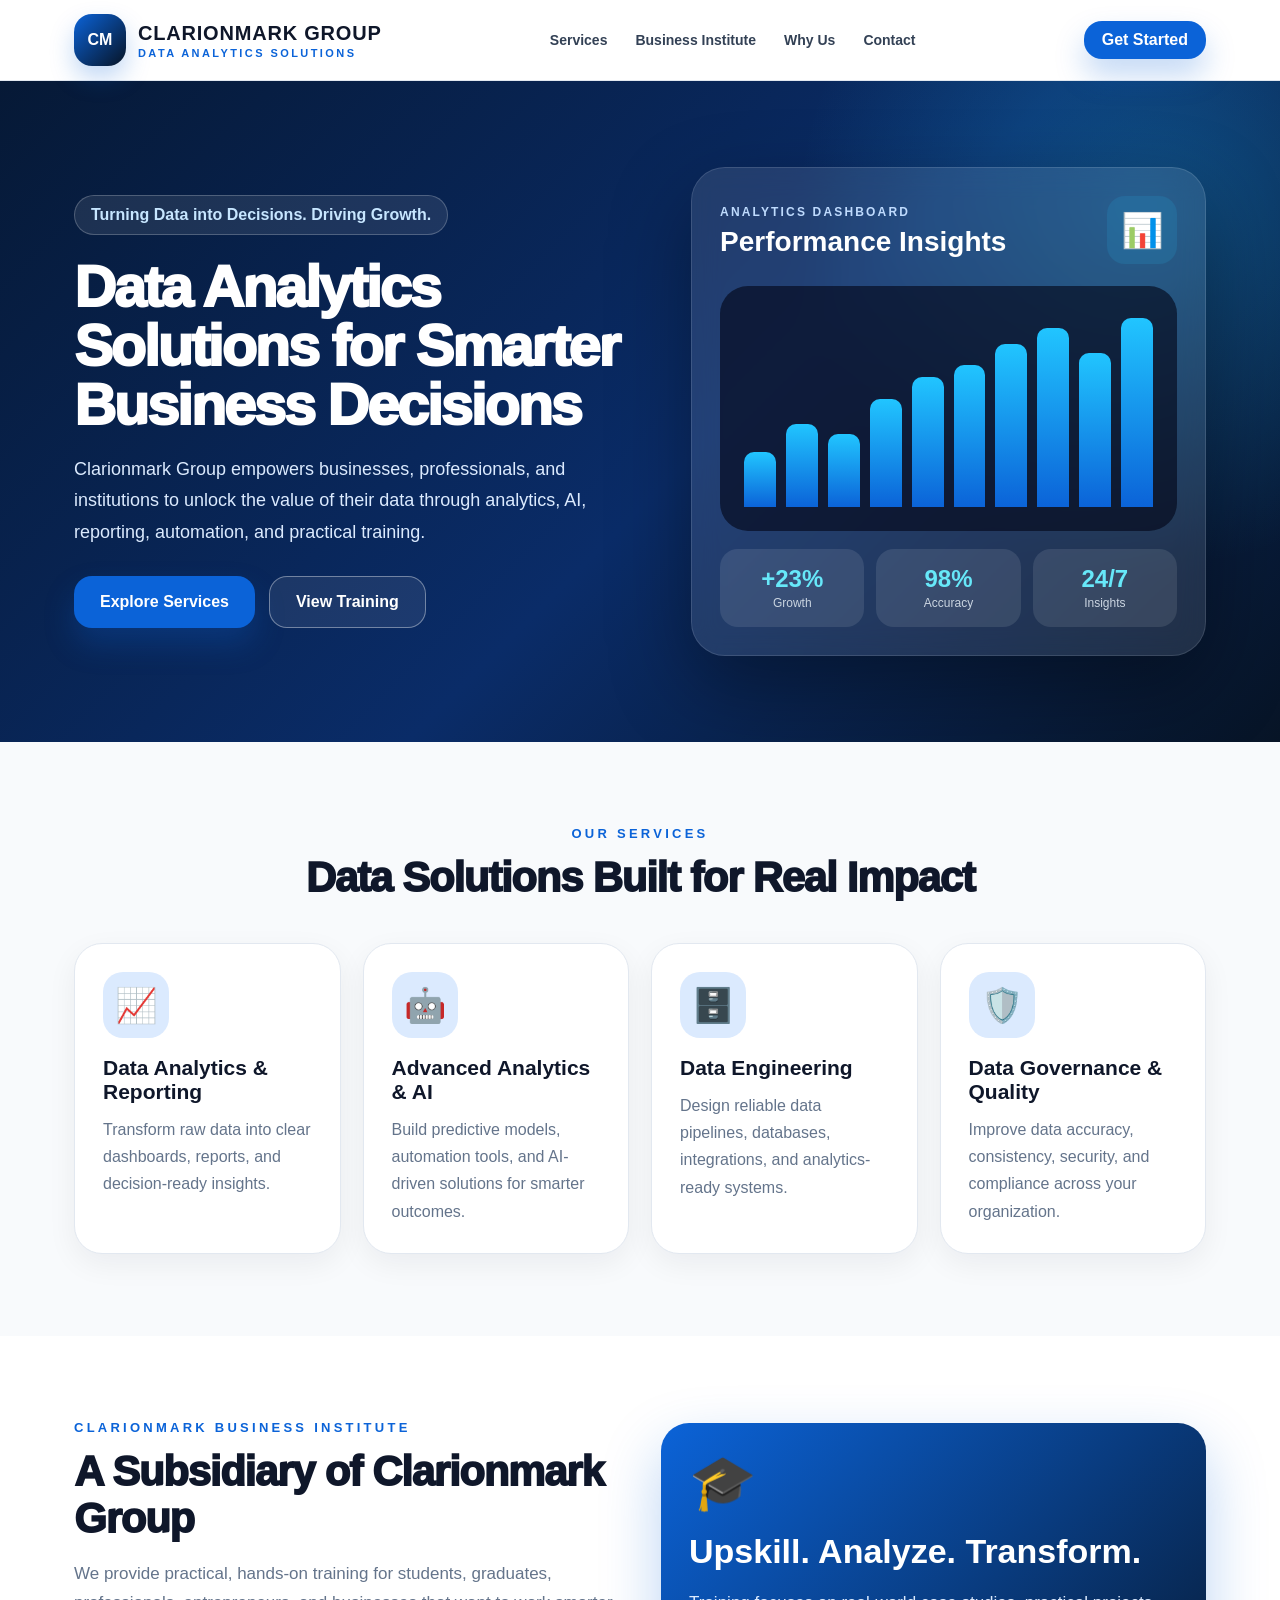
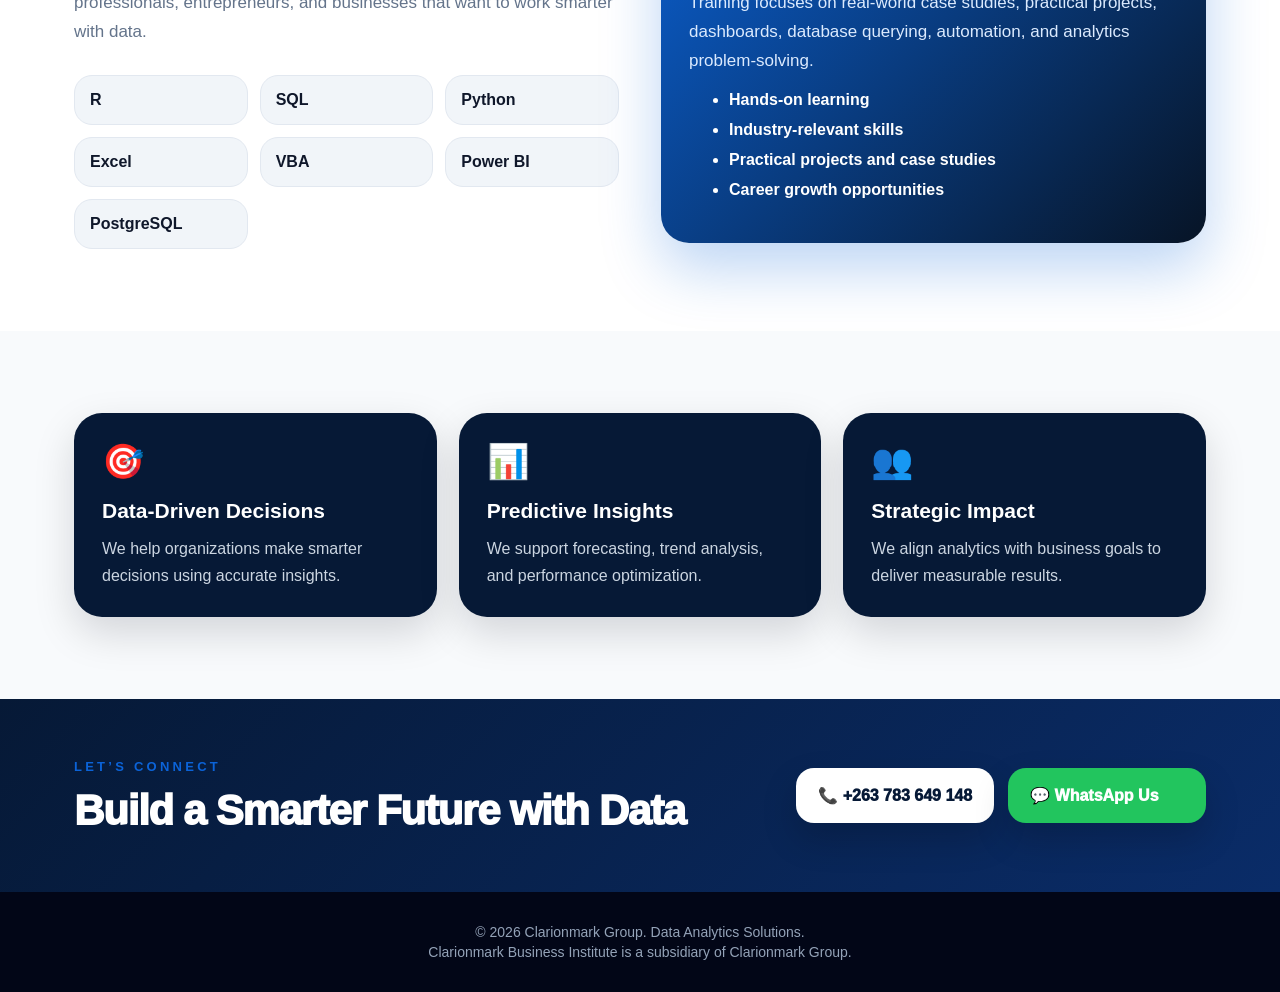
==== index.html @ d70b95bc "Add files via upload" ====
<!DOCTYPE html>
<html lang="en">
<head>
  <meta charset="UTF-8" />
  <meta name="viewport" content="width=device-width, initial-scale=1.0" />
  <title>Clarionmark Group | Data Analytics Solutions</title>
  <link rel="stylesheet" href="styles.css" />
</head>
<body>
  <header class="site-header">
    <div class="container nav-wrap">
      <div class="brand">
        <div class="logo-mark">CM</div>
        <div>
          <h1>CLARIONMARK GROUP</h1>
          <p>Data Analytics Solutions</p>
        </div>
      </div>
      <nav>
        <a href="#services">Services</a>
        <a href="#institute">Business Institute</a>
        <a href="#why">Why Us</a>
        <a href="#contact">Contact</a>
      </nav>
      <a class="btn small" href="#contact">Get Started</a>
    </div>
  </header>

  <main>
    <section class="hero">
      <div class="container hero-grid">
        <div class="hero-text">
          <span class="pill">Turning Data into Decisions. Driving Growth.</span>
          <h2>Data Analytics Solutions for Smarter Business Decisions</h2>
          <p>Clarionmark Group empowers businesses, professionals, and institutions to unlock the value of their data through analytics, AI, reporting, automation, and practical training.</p>
          <div class="hero-actions">
            <a class="btn" href="#services">Explore Services</a>
            <a class="btn outline" href="#institute">View Training</a>
          </div>
        </div>
        <div class="dashboard-card">
          <div class="dashboard-head">
            <div>
              <span>Analytics Dashboard</span>
              <h3>Performance Insights</h3>
            </div>
            <div class="chart-icon">📊</div>
          </div>
          <div class="bars">
            <i style="height:28%"></i><i style="height:42%"></i><i style="height:37%"></i><i style="height:55%"></i><i style="height:66%"></i><i style="height:72%"></i><i style="height:83%"></i><i style="height:91%"></i><i style="height:78%"></i><i style="height:96%"></i>
          </div>
          <div class="stats">
            <div><b>+23%</b><span>Growth</span></div>
            <div><b>98%</b><span>Accuracy</span></div>
            <div><b>24/7</b><span>Insights</span></div>
          </div>
        </div>
      </div>
    </section>

    <section id="services" class="section">
      <div class="container">
        <div class="section-title">
          <span>Our Services</span>
          <h2>Data Solutions Built for Real Impact</h2>
        </div>
        <div class="cards four">
          <article class="card"><div class="icon">📈</div><h3>Data Analytics & Reporting</h3><p>Transform raw data into clear dashboards, reports, and decision-ready insights.</p></article>
          <article class="card"><div class="icon">🤖</div><h3>Advanced Analytics & AI</h3><p>Build predictive models, automation tools, and AI-driven solutions for smarter outcomes.</p></article>
          <article class="card"><div class="icon">🗄️</div><h3>Data Engineering</h3><p>Design reliable data pipelines, databases, integrations, and analytics-ready systems.</p></article>
          <article class="card"><div class="icon">🛡️</div><h3>Data Governance & Quality</h3><p>Improve data accuracy, consistency, security, and compliance across your organization.</p></article>
        </div>
      </div>
    </section>

    <section id="institute" class="section institute">
      <div class="container split">
        <div>
          <span class="eyebrow">Clarionmark Business Institute</span>
          <h2>A Subsidiary of Clarionmark Group</h2>
          <p>We provide practical, hands-on training for students, graduates, professionals, entrepreneurs, and businesses that want to work smarter with data.</p>
          <div class="course-grid">
            <span>R</span><span>SQL</span><span>Python</span><span>Excel</span><span>VBA</span><span>Power BI</span><span>PostgreSQL</span>
          </div>
        </div>
        <div class="blue-card">
          <div class="big-icon">🎓</div>
          <h3>Upskill. Analyze. Transform.</h3>
          <p>Training focuses on real-world case studies, practical projects, dashboards, database querying, automation, and analytics problem-solving.</p>
          <ul>
            <li>Hands-on learning</li>
            <li>Industry-relevant skills</li>
            <li>Practical projects and case studies</li>
            <li>Career growth opportunities</li>
          </ul>
        </div>
      </div>
    </section>

    <section id="why" class="section">
      <div class="container cards three">
        <article class="dark-card"><div class="icon">🎯</div><h3>Data-Driven Decisions</h3><p>We help organizations make smarter decisions using accurate insights.</p></article>
        <article class="dark-card"><div class="icon">📊</div><h3>Predictive Insights</h3><p>We support forecasting, trend analysis, and performance optimization.</p></article>
        <article class="dark-card"><div class="icon">👥</div><h3>Strategic Impact</h3><p>We align analytics with business goals to deliver measurable results.</p></article>
      </div>
    </section>

    <section id="contact" class="contact">
      <div class="container contact-wrap">
        <div>
          <span>Let’s Connect</span>
          <h2>Build a Smarter Future with Data</h2>
        </div>
        <div class="contact-buttons">
          <a href="tel:+263783649148">📞 +263 783 649 148</a>
          <a class="whatsapp" href="https://wa.me/263783649148">💬 WhatsApp Us</a>
        </div>
      </div>
    </section>
  </main>

  <footer>
    <p>© 2026 Clarionmark Group. Data Analytics Solutions.</p>
    <p>Clarionmark Business Institute is a subsidiary of Clarionmark Group.</p>
  </footer>
</body>
</html>
---- styles.css ----
:root{--blue:#0b63d8;--dark:#061936;--navy:#071426;--text:#0f172a;--muted:#64748b;--light:#f8fafc;--cyan:#21c5ff}*{box-sizing:border-box}body{margin:0;font-family:Inter,Segoe UI,Arial,sans-serif;background:#f8fafc;color:var(--text)}a{text-decoration:none;color:inherit}.container{max-width:1180px;margin:0 auto;padding:0 24px}.site-header{position:sticky;top:0;z-index:10;background:rgba(255,255,255,.94);backdrop-filter:blur(10px);border-bottom:1px solid #e2e8f0}.nav-wrap{display:flex;align-items:center;justify-content:space-between;padding-top:14px;padding-bottom:14px;gap:20px}.brand{display:flex;gap:12px;align-items:center}.logo-mark{width:52px;height:52px;border-radius:18px;background:linear-gradient(135deg,var(--blue),var(--navy));color:white;display:grid;place-items:center;font-weight:900;box-shadow:0 12px 24px rgba(11,99,216,.25)}.brand h1{font-size:20px;margin:0;font-weight:900;letter-spacing:.04em}.brand p{font-size:11px;margin:2px 0 0;text-transform:uppercase;letter-spacing:.22em;color:var(--blue);font-weight:800}nav{display:flex;gap:28px;font-size:14px;font-weight:700;color:#334155}nav a:hover{color:var(--blue)}.btn{display:inline-flex;align-items:center;justify-content:center;border-radius:18px;background:var(--blue);color:white;font-weight:800;padding:16px 26px;box-shadow:0 16px 30px rgba(11,99,216,.25)}.btn.small{padding:10px 18px}.btn.outline{background:rgba(255,255,255,.08);border:1px solid rgba(255,255,255,.38);box-shadow:none}.hero{position:relative;overflow:hidden;background:radial-gradient(circle at 90% 20%,rgba(33,197,255,.25),transparent 28%),linear-gradient(135deg,#061936,#0a2c68 55%,#071426);color:white}.hero-grid{display:grid;grid-template-columns:1.05fr .95fr;gap:48px;align-items:center;padding-top:86px;padding-bottom:86px}.pill{display:inline-block;border:1px solid rgba(255,255,255,.22);background:rgba(255,255,255,.09);padding:10px 16px;border-radius:999px;color:#c7e6ff;font-weight:800}.hero h2{font-size:58px;line-height:1.02;margin:22px 0 20px;font-weight:950;letter-spacing:-.04em}.hero p{font-size:18px;line-height:1.75;color:#dbeafe;max-width:620px}.hero-actions{display:flex;flex-wrap:wrap;gap:14px;margin-top:28px}.dashboard-card{border:1px solid rgba(255,255,255,.12);background:rgba(255,255,255,.1);backdrop-filter:blur(14px);border-radius:34px;padding:28px;box-shadow:0 30px 80px rgba(0,0,0,.35)}.dashboard-head{display:flex;justify-content:space-between;align-items:center;margin-bottom:22px}.dashboard-head span{font-size:12px;text-transform:uppercase;letter-spacing:.18em;color:#bfdbfe;font-weight:800}.dashboard-head h3{margin:6px 0 0;font-size:28px}.chart-icon{font-size:34px;background:rgba(33,197,255,.12);padding:14px;border-radius:18px}.bars{height:245px;background:rgba(2,6,23,.62);border-radius:28px;padding:24px;display:flex;gap:10px;align-items:end}.bars i{flex:1;border-radius:10px 10px 0 0;background:linear-gradient(to top,#0b63d8,#21c5ff)}.stats{display:grid;grid-template-columns:repeat(3,1fr);gap:12px;margin-top:18px}.stats div{background:rgba(255,255,255,.1);border-radius:18px;text-align:center;padding:16px}.stats b{display:block;font-size:24px;color:#67e8f9}.stats span{font-size:12px;color:#cbd5e1}.section{padding:82px 0}.section-title{text-align:center;margin-bottom:42px}.section-title span,.eyebrow,.contact span{font-size:13px;font-weight:900;text-transform:uppercase;letter-spacing:.25em;color:var(--blue)}.section-title h2,.split h2,.contact h2{font-size:42px;line-height:1.12;margin:12px 0 0;font-weight:950;letter-spacing:-.03em}.cards{display:grid;gap:22px}.cards.four{grid-template-columns:repeat(4,1fr)}.cards.three{grid-template-columns:repeat(3,1fr)}.card,.dark-card,.blue-card{border-radius:28px;padding:28px}.card{background:white;border:1px solid #e2e8f0;box-shadow:0 10px 30px rgba(15,23,42,.06);transition:.25s}.card:hover{transform:translateY(-5px);box-shadow:0 18px 45px rgba(15,23,42,.12)}.icon{font-size:34px;margin-bottom:18px}.card .icon{background:#dbeafe;color:var(--blue);width:66px;height:66px;border-radius:20px;display:grid;place-items:center}.card h3,.dark-card h3{font-size:21px;margin:0 0 12px}.card p,.dark-card p,.split p,.blue-card p{color:var(--muted);line-height:1.7;margin:0}.institute{background:white}.split{display:grid;grid-template-columns:1fr 1fr;gap:42px;align-items:center}.split p{font-size:17px;margin-top:18px}.course-grid{display:grid;grid-template-columns:repeat(3,1fr);gap:12px;margin-top:28px}.course-grid span{background:#f1f5f9;border:1px solid #e2e8f0;border-radius:18px;padding:15px;font-weight:900}.blue-card{background:linear-gradient(135deg,var(--blue),var(--navy));color:white;box-shadow:0 25px 60px rgba(11,99,216,.28)}.blue-card p{color:#dbeafe}.blue-card h3{font-size:34px;margin:18px 0 14px}.big-icon{font-size:54px}.blue-card li{margin:12px 0;font-weight:800}.dark-card{background:#061936;color:white;box-shadow:0 16px 40px rgba(2,6,23,.15)}.dark-card p{color:#cbd5e1}.contact{background:linear-gradient(135deg,#061936,#0a2c68);color:white;padding:58px 0}.contact-wrap{display:flex;align-items:center;justify-content:space-between;gap:28px}.contact-buttons{display:grid;grid-template-columns:1fr 1fr;gap:14px}.contact-buttons a{background:white;color:#061936;padding:18px 22px;border-radius:18px;font-weight:950;box-shadow:0 16px 35px rgba(0,0,0,.18)}.contact-buttons a.whatsapp{background:#22c55e;color:white}footer{background:#020617;color:#94a3b8;text-align:center;padding:28px;font-size:14px}footer p{margin:4px 0}@media(max-width:900px){nav{display:none}.hero-grid,.split{grid-template-columns:1fr}.cards.four,.cards.three{grid-template-columns:1fr 1fr}.hero h2{font-size:42px}.contact-wrap{align-items:flex-start;flex-direction:column}}@media(max-width:600px){.nav-wrap{align-items:flex-start}.brand h1{font-size:16px}.btn.small{display:none}.cards.four,.cards.three,.course-grid,.contact-buttons{grid-template-columns:1fr}.hero h2{font-size:36px}.section-title h2,.split h2,.contact h2{font-size:32px}.hero-grid{padding-top:56px;padding-bottom:56px}}
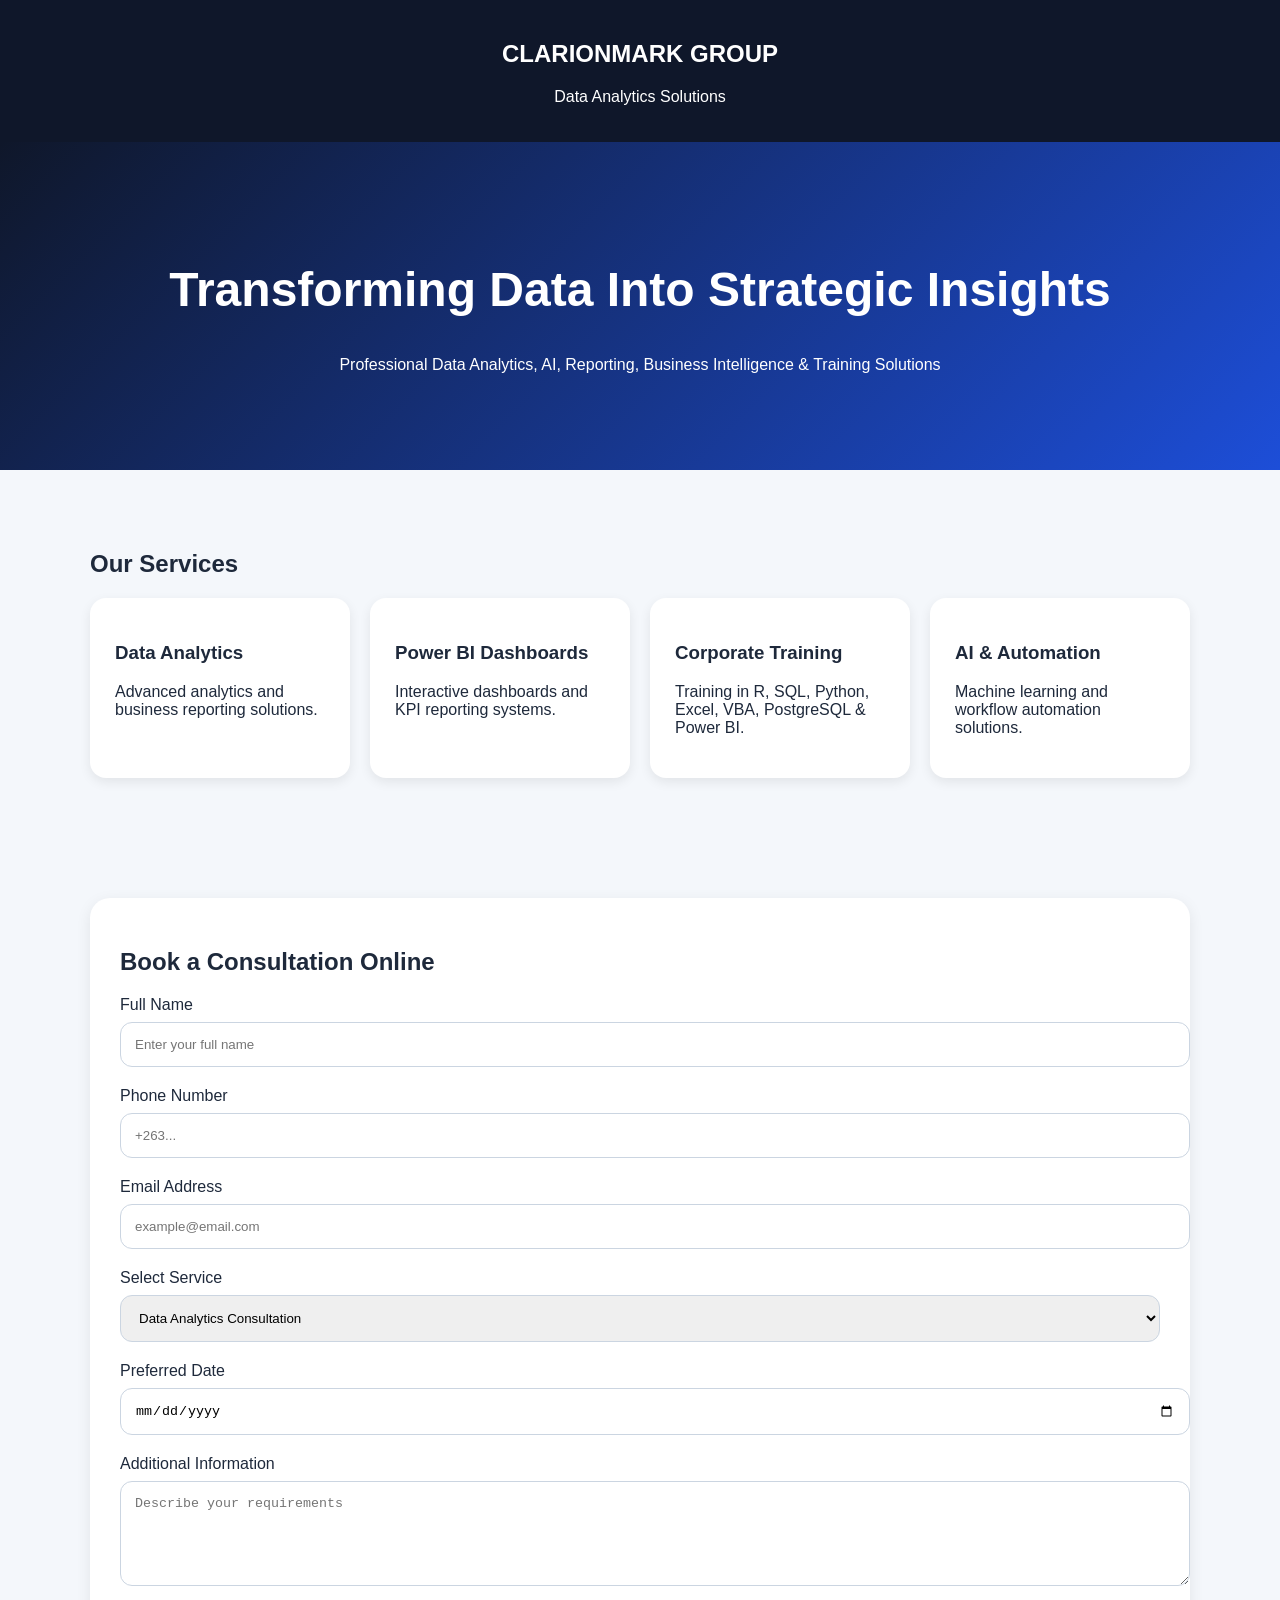
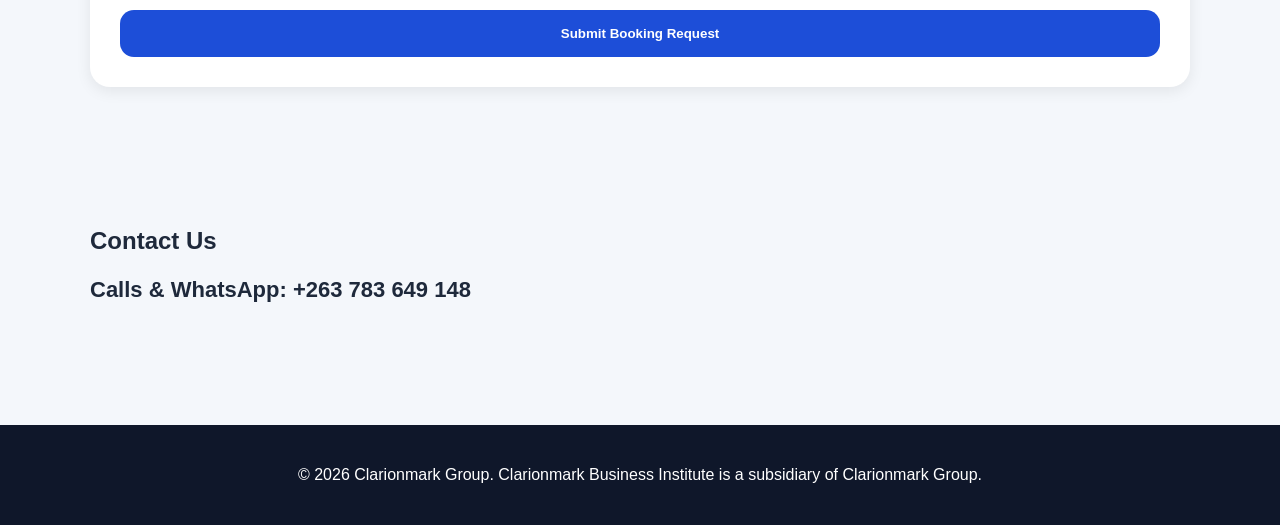
==== commit 22c046f8: "Add files via upload" ====
--- a/index.html
+++ b/index.html
@@ -1,127 +1,87 @@
 <!DOCTYPE html>
 <html lang="en">
 <head>
-  <meta charset="UTF-8" />
-  <meta name="viewport" content="width=device-width, initial-scale=1.0" />
-  <title>Clarionmark Group | Data Analytics Solutions</title>
-  <link rel="stylesheet" href="styles.css" />
+<meta charset="UTF-8">
+<meta name="viewport" content="width=device-width, initial-scale=1.0">
+<title>Clarionmark Group</title>
+<style>
+body{font-family:Arial,sans-serif;margin:0;background:#f4f7fb;color:#1e293b}
+header{background:#0f172a;color:white;padding:20px;text-align:center}
+.hero{padding:80px 20px;background:linear-gradient(135deg,#0f172a,#1d4ed8);color:white;text-align:center}
+.hero h1{font-size:48px}
+.section{padding:60px 20px;max-width:1100px;margin:auto}
+.cards{display:grid;grid-template-columns:repeat(auto-fit,minmax(220px,1fr));gap:20px}
+.card{background:white;padding:25px;border-radius:16px;box-shadow:0 4px 12px rgba(0,0,0,0.08)}
+.booking{background:white;padding:30px;border-radius:20px;box-shadow:0 4px 15px rgba(0,0,0,0.08)}
+input,select,textarea{width:100%;padding:14px;margin-top:8px;margin-bottom:20px;border:1px solid #cbd5e1;border-radius:12px}
+button{background:#1d4ed8;color:white;padding:16px 24px;border:none;border-radius:14px;font-weight:bold;cursor:pointer;width:100%}
+footer{background:#0f172a;color:white;text-align:center;padding:25px;margin-top:40px}
+.contact{font-size:22px;font-weight:bold}
+</style>
 </head>
 <body>
-  <header class="site-header">
-    <div class="container nav-wrap">
-      <div class="brand">
-        <div class="logo-mark">CM</div>
-        <div>
-          <h1>CLARIONMARK GROUP</h1>
-          <p>Data Analytics Solutions</p>
-        </div>
-      </div>
-      <nav>
-        <a href="#services">Services</a>
-        <a href="#institute">Business Institute</a>
-        <a href="#why">Why Us</a>
-        <a href="#contact">Contact</a>
-      </nav>
-      <a class="btn small" href="#contact">Get Started</a>
-    </div>
-  </header>
 
-  <main>
-    <section class="hero">
-      <div class="container hero-grid">
-        <div class="hero-text">
-          <span class="pill">Turning Data into Decisions. Driving Growth.</span>
-          <h2>Data Analytics Solutions for Smarter Business Decisions</h2>
-          <p>Clarionmark Group empowers businesses, professionals, and institutions to unlock the value of their data through analytics, AI, reporting, automation, and practical training.</p>
-          <div class="hero-actions">
-            <a class="btn" href="#services">Explore Services</a>
-            <a class="btn outline" href="#institute">View Training</a>
-          </div>
-        </div>
-        <div class="dashboard-card">
-          <div class="dashboard-head">
-            <div>
-              <span>Analytics Dashboard</span>
-              <h3>Performance Insights</h3>
-            </div>
-            <div class="chart-icon">📊</div>
-          </div>
-          <div class="bars">
-            <i style="height:28%"></i><i style="height:42%"></i><i style="height:37%"></i><i style="height:55%"></i><i style="height:66%"></i><i style="height:72%"></i><i style="height:83%"></i><i style="height:91%"></i><i style="height:78%"></i><i style="height:96%"></i>
-          </div>
-          <div class="stats">
-            <div><b>+23%</b><span>Growth</span></div>
-            <div><b>98%</b><span>Accuracy</span></div>
-            <div><b>24/7</b><span>Insights</span></div>
-          </div>
-        </div>
-      </div>
-    </section>
+<header>
+<h2>CLARIONMARK GROUP</h2>
+<p>Data Analytics Solutions</p>
+</header>
 
-    <section id="services" class="section">
-      <div class="container">
-        <div class="section-title">
-          <span>Our Services</span>
-          <h2>Data Solutions Built for Real Impact</h2>
-        </div>
-        <div class="cards four">
-          <article class="card"><div class="icon">📈</div><h3>Data Analytics & Reporting</h3><p>Transform raw data into clear dashboards, reports, and decision-ready insights.</p></article>
-          <article class="card"><div class="icon">🤖</div><h3>Advanced Analytics & AI</h3><p>Build predictive models, automation tools, and AI-driven solutions for smarter outcomes.</p></article>
-          <article class="card"><div class="icon">🗄️</div><h3>Data Engineering</h3><p>Design reliable data pipelines, databases, integrations, and analytics-ready systems.</p></article>
-          <article class="card"><div class="icon">🛡️</div><h3>Data Governance & Quality</h3><p>Improve data accuracy, consistency, security, and compliance across your organization.</p></article>
-        </div>
-      </div>
-    </section>
+<section class="hero">
+<h1>Transforming Data Into Strategic Insights</h1>
+<p>Professional Data Analytics, AI, Reporting, Business Intelligence & Training Solutions</p>
+</section>
 
-    <section id="institute" class="section institute">
-      <div class="container split">
-        <div>
-          <span class="eyebrow">Clarionmark Business Institute</span>
-          <h2>A Subsidiary of Clarionmark Group</h2>
-          <p>We provide practical, hands-on training for students, graduates, professionals, entrepreneurs, and businesses that want to work smarter with data.</p>
-          <div class="course-grid">
-            <span>R</span><span>SQL</span><span>Python</span><span>Excel</span><span>VBA</span><span>Power BI</span><span>PostgreSQL</span>
-          </div>
-        </div>
-        <div class="blue-card">
-          <div class="big-icon">🎓</div>
-          <h3>Upskill. Analyze. Transform.</h3>
-          <p>Training focuses on real-world case studies, practical projects, dashboards, database querying, automation, and analytics problem-solving.</p>
-          <ul>
-            <li>Hands-on learning</li>
-            <li>Industry-relevant skills</li>
-            <li>Practical projects and case studies</li>
-            <li>Career growth opportunities</li>
-          </ul>
-        </div>
-      </div>
-    </section>
+<section class="section">
+<h2>Our Services</h2>
+<div class="cards">
+<div class="card"><h3>Data Analytics</h3><p>Advanced analytics and business reporting solutions.</p></div>
+<div class="card"><h3>Power BI Dashboards</h3><p>Interactive dashboards and KPI reporting systems.</p></div>
+<div class="card"><h3>Corporate Training</h3><p>Training in R, SQL, Python, Excel, VBA, PostgreSQL & Power BI.</p></div>
+<div class="card"><h3>AI & Automation</h3><p>Machine learning and workflow automation solutions.</p></div>
+</div>
+</section>
 
-    <section id="why" class="section">
-      <div class="container cards three">
-        <article class="dark-card"><div class="icon">🎯</div><h3>Data-Driven Decisions</h3><p>We help organizations make smarter decisions using accurate insights.</p></article>
-        <article class="dark-card"><div class="icon">📊</div><h3>Predictive Insights</h3><p>We support forecasting, trend analysis, and performance optimization.</p></article>
-        <article class="dark-card"><div class="icon">👥</div><h3>Strategic Impact</h3><p>We align analytics with business goals to deliver measurable results.</p></article>
-      </div>
-    </section>
+<section class="section">
+<div class="booking">
+<h2>Book a Consultation Online</h2>
+<form>
+<label>Full Name</label>
+<input type="text" placeholder="Enter your full name">
 
-    <section id="contact" class="contact">
-      <div class="container contact-wrap">
-        <div>
-          <span>Let’s Connect</span>
-          <h2>Build a Smarter Future with Data</h2>
-        </div>
-        <div class="contact-buttons">
-          <a href="tel:+263783649148">📞 +263 783 649 148</a>
-          <a class="whatsapp" href="https://wa.me/263783649148">💬 WhatsApp Us</a>
-        </div>
-      </div>
-    </section>
-  </main>
+<label>Phone Number</label>
+<input type="text" placeholder="+263...">
 
-  <footer>
-    <p>© 2026 Clarionmark Group. Data Analytics Solutions.</p>
-    <p>Clarionmark Business Institute is a subsidiary of Clarionmark Group.</p>
-  </footer>
+<label>Email Address</label>
+<input type="email" placeholder="example@email.com">
+
+<label>Select Service</label>
+<select>
+<option>Data Analytics Consultation</option>
+<option>Corporate Training</option>
+<option>Power BI Consultation</option>
+<option>Python & SQL Training</option>
+<option>Database Design</option>
+</select>
+
+<label>Preferred Date</label>
+<input type="date">
+
+<label>Additional Information</label>
+<textarea rows="5" placeholder="Describe your requirements"></textarea>
+
+<button type="submit">Submit Booking Request</button>
+</form>
+</div>
+</section>
+
+<section class="section">
+<h2>Contact Us</h2>
+<p class="contact">Calls & WhatsApp: +263 783 649 148</p>
+</section>
+
+<footer>
+<p>© 2026 Clarionmark Group. Clarionmark Business Institute is a subsidiary of Clarionmark Group.</p>
+</footer>
+
 </body>
 </html>
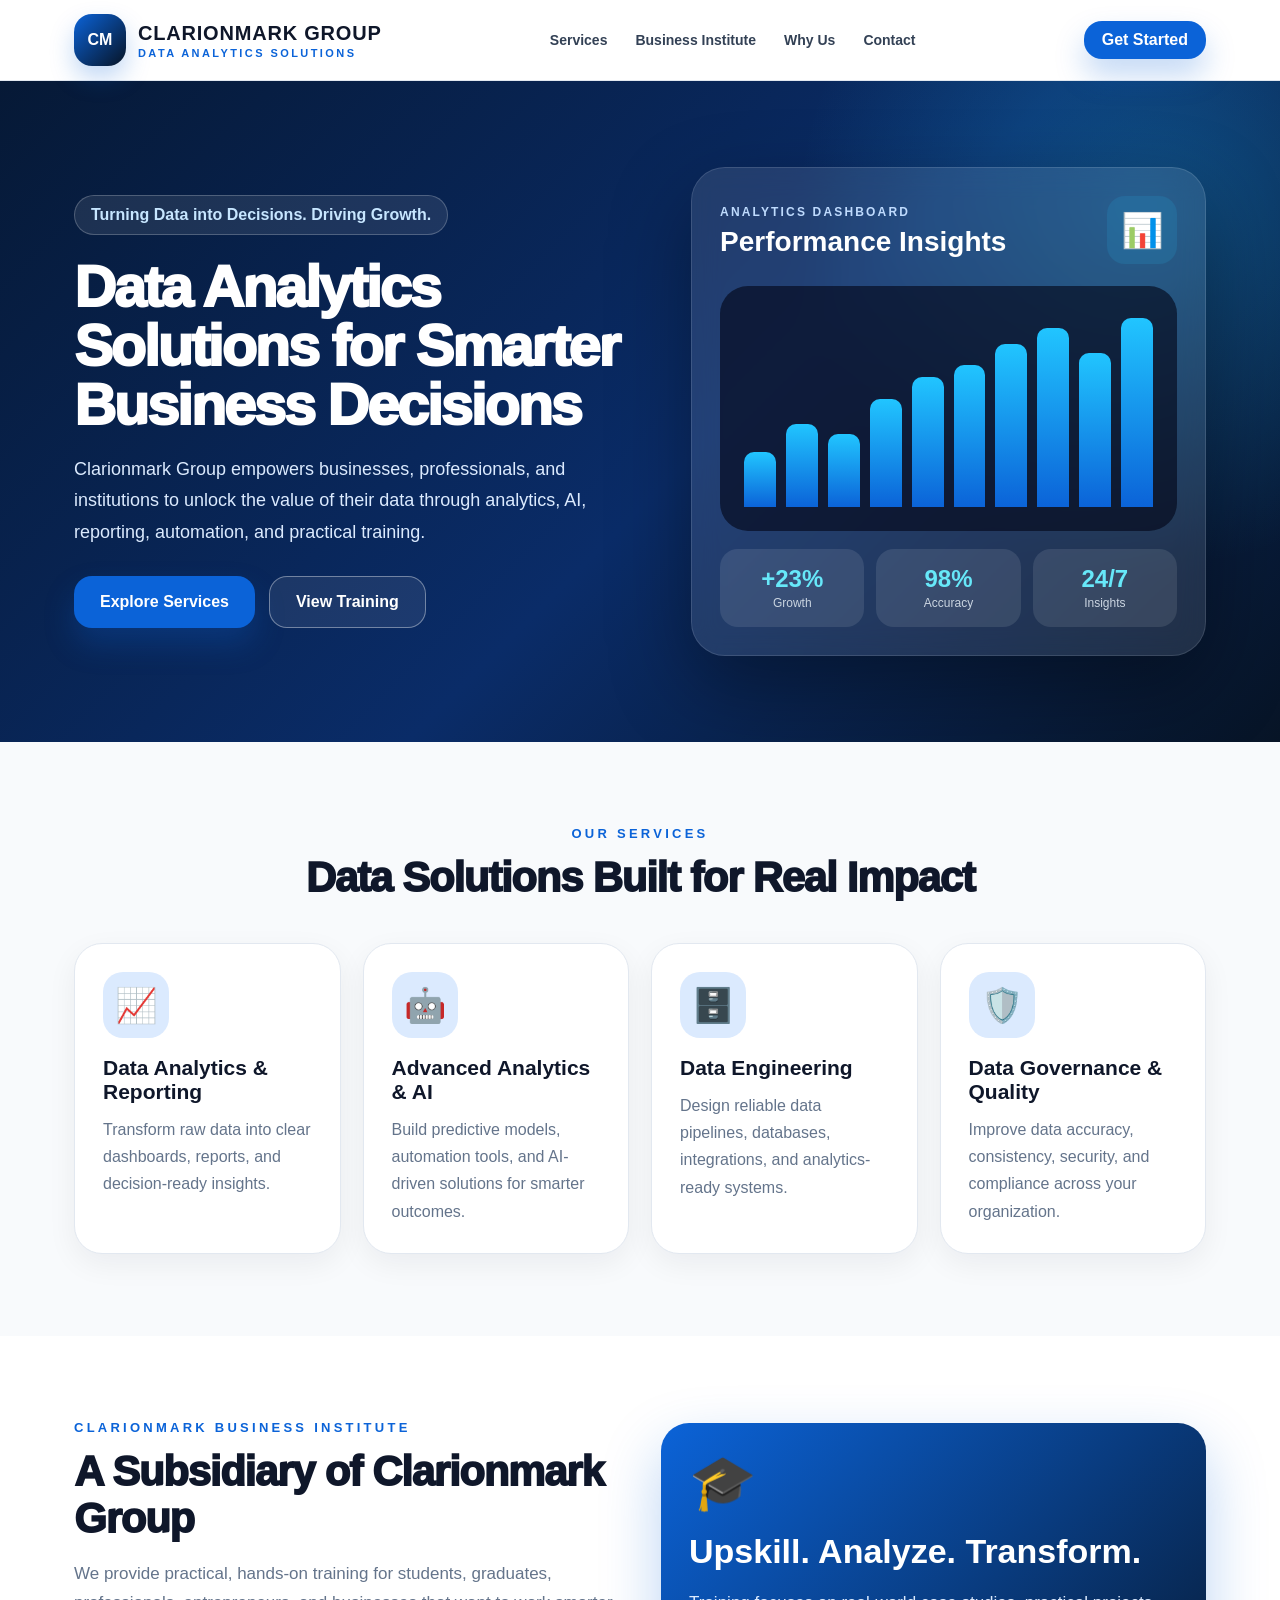
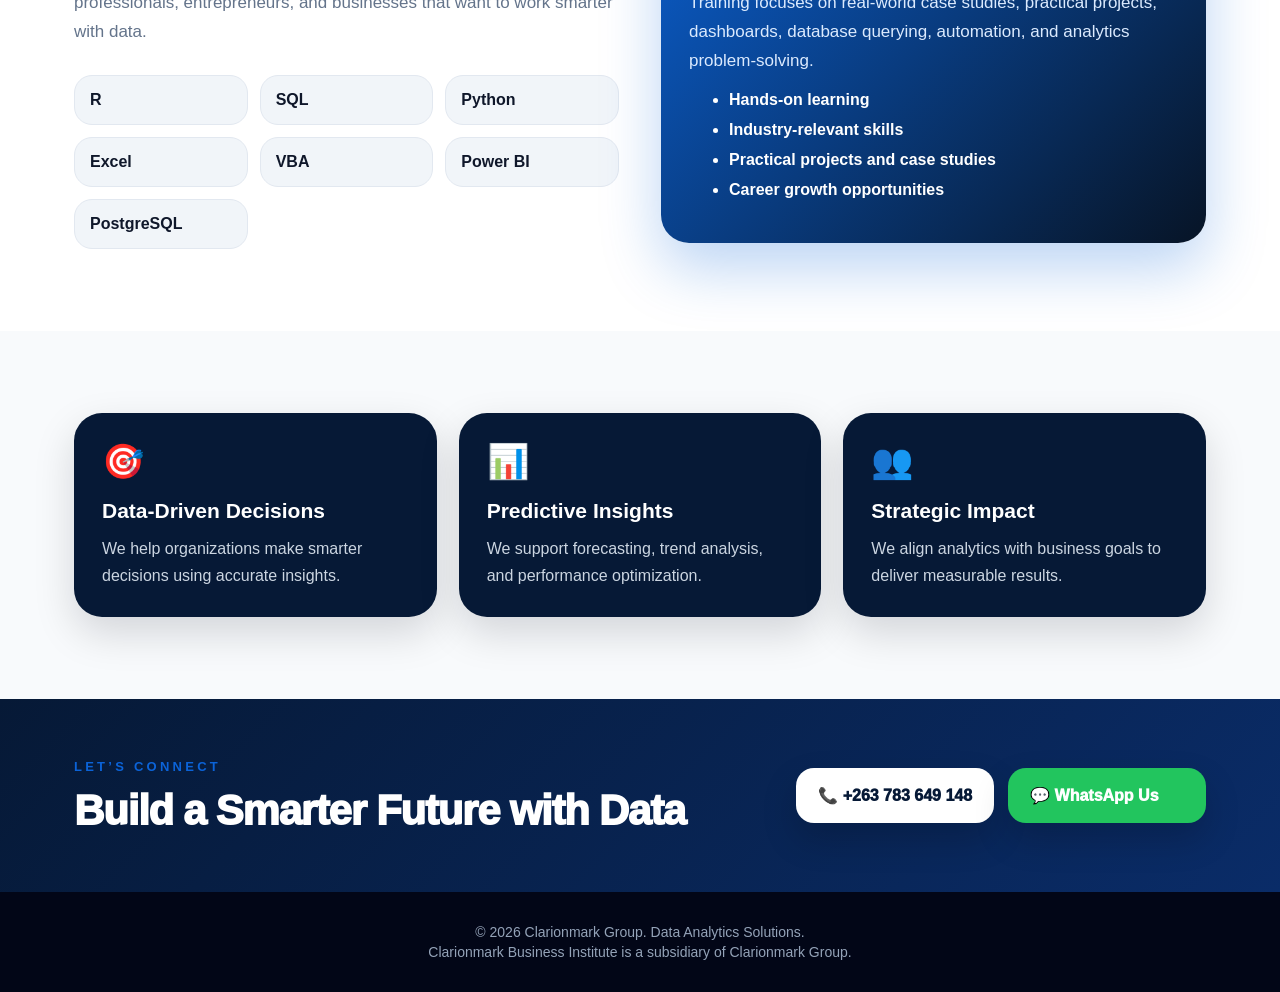
==== commit 56c80eed: "Add files via upload" ====
--- a/index.html
+++ b/index.html
@@ -1,87 +1,127 @@
 <!DOCTYPE html>
 <html lang="en">
 <head>
-<meta charset="UTF-8">
-<meta name="viewport" content="width=device-width, initial-scale=1.0">
-<title>Clarionmark Group</title>
-<style>
-body{font-family:Arial,sans-serif;margin:0;background:#f4f7fb;color:#1e293b}
-header{background:#0f172a;color:white;padding:20px;text-align:center}
-.hero{padding:80px 20px;background:linear-gradient(135deg,#0f172a,#1d4ed8);color:white;text-align:center}
-.hero h1{font-size:48px}
-.section{padding:60px 20px;max-width:1100px;margin:auto}
-.cards{display:grid;grid-template-columns:repeat(auto-fit,minmax(220px,1fr));gap:20px}
-.card{background:white;padding:25px;border-radius:16px;box-shadow:0 4px 12px rgba(0,0,0,0.08)}
-.booking{background:white;padding:30px;border-radius:20px;box-shadow:0 4px 15px rgba(0,0,0,0.08)}
-input,select,textarea{width:100%;padding:14px;margin-top:8px;margin-bottom:20px;border:1px solid #cbd5e1;border-radius:12px}
-button{background:#1d4ed8;color:white;padding:16px 24px;border:none;border-radius:14px;font-weight:bold;cursor:pointer;width:100%}
-footer{background:#0f172a;color:white;text-align:center;padding:25px;margin-top:40px}
-.contact{font-size:22px;font-weight:bold}
-</style>
+  <meta charset="UTF-8" />
+  <meta name="viewport" content="width=device-width, initial-scale=1.0" />
+  <title>Clarionmark Group | Data Analytics Solutions</title>
+  <link rel="stylesheet" href="styles.css" />
 </head>
 <body>
+  <header class="site-header">
+    <div class="container nav-wrap">
+      <div class="brand">
+        <div class="logo-mark">CM</div>
+        <div>
+          <h1>CLARIONMARK GROUP</h1>
+          <p>Data Analytics Solutions</p>
+        </div>
+      </div>
+      <nav>
+        <a href="#services">Services</a>
+        <a href="#institute">Business Institute</a>
+        <a href="#why">Why Us</a>
+        <a href="#contact">Contact</a>
+      </nav>
+      <a class="btn small" href="#contact">Get Started</a>
+    </div>
+  </header>
 
-<header>
-<h2>CLARIONMARK GROUP</h2>
-<p>Data Analytics Solutions</p>
-</header>
+  <main>
+    <section class="hero">
+      <div class="container hero-grid">
+        <div class="hero-text">
+          <span class="pill">Turning Data into Decisions. Driving Growth.</span>
+          <h2>Data Analytics Solutions for Smarter Business Decisions</h2>
+          <p>Clarionmark Group empowers businesses, professionals, and institutions to unlock the value of their data through analytics, AI, reporting, automation, and practical training.</p>
+          <div class="hero-actions">
+            <a class="btn" href="#services">Explore Services</a>
+            <a class="btn outline" href="#institute">View Training</a>
+          </div>
+        </div>
+        <div class="dashboard-card">
+          <div class="dashboard-head">
+            <div>
+              <span>Analytics Dashboard</span>
+              <h3>Performance Insights</h3>
+            </div>
+            <div class="chart-icon">📊</div>
+          </div>
+          <div class="bars">
+            <i style="height:28%"></i><i style="height:42%"></i><i style="height:37%"></i><i style="height:55%"></i><i style="height:66%"></i><i style="height:72%"></i><i style="height:83%"></i><i style="height:91%"></i><i style="height:78%"></i><i style="height:96%"></i>
+          </div>
+          <div class="stats">
+            <div><b>+23%</b><span>Growth</span></div>
+            <div><b>98%</b><span>Accuracy</span></div>
+            <div><b>24/7</b><span>Insights</span></div>
+          </div>
+        </div>
+      </div>
+    </section>
 
-<section class="hero">
-<h1>Transforming Data Into Strategic Insights</h1>
-<p>Professional Data Analytics, AI, Reporting, Business Intelligence & Training Solutions</p>
-</section>
+    <section id="services" class="section">
+      <div class="container">
+        <div class="section-title">
+          <span>Our Services</span>
+          <h2>Data Solutions Built for Real Impact</h2>
+        </div>
+        <div class="cards four">
+          <article class="card"><div class="icon">📈</div><h3>Data Analytics & Reporting</h3><p>Transform raw data into clear dashboards, reports, and decision-ready insights.</p></article>
+          <article class="card"><div class="icon">🤖</div><h3>Advanced Analytics & AI</h3><p>Build predictive models, automation tools, and AI-driven solutions for smarter outcomes.</p></article>
+          <article class="card"><div class="icon">🗄️</div><h3>Data Engineering</h3><p>Design reliable data pipelines, databases, integrations, and analytics-ready systems.</p></article>
+          <article class="card"><div class="icon">🛡️</div><h3>Data Governance & Quality</h3><p>Improve data accuracy, consistency, security, and compliance across your organization.</p></article>
+        </div>
+      </div>
+    </section>
 
-<section class="section">
-<h2>Our Services</h2>
-<div class="cards">
-<div class="card"><h3>Data Analytics</h3><p>Advanced analytics and business reporting solutions.</p></div>
-<div class="card"><h3>Power BI Dashboards</h3><p>Interactive dashboards and KPI reporting systems.</p></div>
-<div class="card"><h3>Corporate Training</h3><p>Training in R, SQL, Python, Excel, VBA, PostgreSQL & Power BI.</p></div>
-<div class="card"><h3>AI & Automation</h3><p>Machine learning and workflow automation solutions.</p></div>
-</div>
-</section>
+    <section id="institute" class="section institute">
+      <div class="container split">
+        <div>
+          <span class="eyebrow">Clarionmark Business Institute</span>
+          <h2>A Subsidiary of Clarionmark Group</h2>
+          <p>We provide practical, hands-on training for students, graduates, professionals, entrepreneurs, and businesses that want to work smarter with data.</p>
+          <div class="course-grid">
+            <span>R</span><span>SQL</span><span>Python</span><span>Excel</span><span>VBA</span><span>Power BI</span><span>PostgreSQL</span>
+          </div>
+        </div>
+        <div class="blue-card">
+          <div class="big-icon">🎓</div>
+          <h3>Upskill. Analyze. Transform.</h3>
+          <p>Training focuses on real-world case studies, practical projects, dashboards, database querying, automation, and analytics problem-solving.</p>
+          <ul>
+            <li>Hands-on learning</li>
+            <li>Industry-relevant skills</li>
+            <li>Practical projects and case studies</li>
+            <li>Career growth opportunities</li>
+          </ul>
+        </div>
+      </div>
+    </section>
 
-<section class="section">
-<div class="booking">
-<h2>Book a Consultation Online</h2>
-<form>
-<label>Full Name</label>
-<input type="text" placeholder="Enter your full name">
+    <section id="why" class="section">
+      <div class="container cards three">
+        <article class="dark-card"><div class="icon">🎯</div><h3>Data-Driven Decisions</h3><p>We help organizations make smarter decisions using accurate insights.</p></article>
+        <article class="dark-card"><div class="icon">📊</div><h3>Predictive Insights</h3><p>We support forecasting, trend analysis, and performance optimization.</p></article>
+        <article class="dark-card"><div class="icon">👥</div><h3>Strategic Impact</h3><p>We align analytics with business goals to deliver measurable results.</p></article>
+      </div>
+    </section>
 
-<label>Phone Number</label>
-<input type="text" placeholder="+263...">
+    <section id="contact" class="contact">
+      <div class="container contact-wrap">
+        <div>
+          <span>Let’s Connect</span>
+          <h2>Build a Smarter Future with Data</h2>
+        </div>
+        <div class="contact-buttons">
+          <a href="tel:+263783649148">📞 +263 783 649 148</a>
+          <a class="whatsapp" href="https://wa.me/263783649148">💬 WhatsApp Us</a>
+        </div>
+      </div>
+    </section>
+  </main>
 
-<label>Email Address</label>
-<input type="email" placeholder="example@email.com">
-
-<label>Select Service</label>
-<select>
-<option>Data Analytics Consultation</option>
-<option>Corporate Training</option>
-<option>Power BI Consultation</option>
-<option>Python & SQL Training</option>
-<option>Database Design</option>
-</select>
-
-<label>Preferred Date</label>
-<input type="date">
-
-<label>Additional Information</label>
-<textarea rows="5" placeholder="Describe your requirements"></textarea>
-
-<button type="submit">Submit Booking Request</button>
-</form>
-</div>
-</section>
-
-<section class="section">
-<h2>Contact Us</h2>
-<p class="contact">Calls & WhatsApp: +263 783 649 148</p>
-</section>
-
-<footer>
-<p>© 2026 Clarionmark Group. Clarionmark Business Institute is a subsidiary of Clarionmark Group.</p>
-</footer>
-
+  <footer>
+    <p>© 2026 Clarionmark Group. Data Analytics Solutions.</p>
+    <p>Clarionmark Business Institute is a subsidiary of Clarionmark Group.</p>
+  </footer>
 </body>
 </html>
--- a/styles.css
+++ b/styles.css
@@ -0,0 +1 @@
+:root{--blue:#0b63d8;--dark:#061936;--navy:#071426;--text:#0f172a;--muted:#64748b;--light:#f8fafc;--cyan:#21c5ff}*{box-sizing:border-box}body{margin:0;font-family:Inter,Segoe UI,Arial,sans-serif;background:#f8fafc;color:var(--text)}a{text-decoration:none;color:inherit}.container{max-width:1180px;margin:0 auto;padding:0 24px}.site-header{position:sticky;top:0;z-index:10;background:rgba(255,255,255,.94);backdrop-filter:blur(10px);border-bottom:1px solid #e2e8f0}.nav-wrap{display:flex;align-items:center;justify-content:space-between;padding-top:14px;padding-bottom:14px;gap:20px}.brand{display:flex;gap:12px;align-items:center}.logo-mark{width:52px;height:52px;border-radius:18px;background:linear-gradient(135deg,var(--blue),var(--navy));color:white;display:grid;place-items:center;font-weight:900;box-shadow:0 12px 24px rgba(11,99,216,.25)}.brand h1{font-size:20px;margin:0;font-weight:900;letter-spacing:.04em}.brand p{font-size:11px;margin:2px 0 0;text-transform:uppercase;letter-spacing:.22em;color:var(--blue);font-weight:800}nav{display:flex;gap:28px;font-size:14px;font-weight:700;color:#334155}nav a:hover{color:var(--blue)}.btn{display:inline-flex;align-items:center;justify-content:center;border-radius:18px;background:var(--blue);color:white;font-weight:800;padding:16px 26px;box-shadow:0 16px 30px rgba(11,99,216,.25)}.btn.small{padding:10px 18px}.btn.outline{background:rgba(255,255,255,.08);border:1px solid rgba(255,255,255,.38);box-shadow:none}.hero{position:relative;overflow:hidden;background:radial-gradient(circle at 90% 20%,rgba(33,197,255,.25),transparent 28%),linear-gradient(135deg,#061936,#0a2c68 55%,#071426);color:white}.hero-grid{display:grid;grid-template-columns:1.05fr .95fr;gap:48px;align-items:center;padding-top:86px;padding-bottom:86px}.pill{display:inline-block;border:1px solid rgba(255,255,255,.22);background:rgba(255,255,255,.09);padding:10px 16px;border-radius:999px;color:#c7e6ff;font-weight:800}.hero h2{font-size:58px;line-height:1.02;margin:22px 0 20px;font-weight:950;letter-spacing:-.04em}.hero p{font-size:18px;line-height:1.75;color:#dbeafe;max-width:620px}.hero-actions{display:flex;flex-wrap:wrap;gap:14px;margin-top:28px}.dashboard-card{border:1px solid rgba(255,255,255,.12);background:rgba(255,255,255,.1);backdrop-filter:blur(14px);border-radius:34px;padding:28px;box-shadow:0 30px 80px rgba(0,0,0,.35)}.dashboard-head{display:flex;justify-content:space-between;align-items:center;margin-bottom:22px}.dashboard-head span{font-size:12px;text-transform:uppercase;letter-spacing:.18em;color:#bfdbfe;font-weight:800}.dashboard-head h3{margin:6px 0 0;font-size:28px}.chart-icon{font-size:34px;background:rgba(33,197,255,.12);padding:14px;border-radius:18px}.bars{height:245px;background:rgba(2,6,23,.62);border-radius:28px;padding:24px;display:flex;gap:10px;align-items:end}.bars i{flex:1;border-radius:10px 10px 0 0;background:linear-gradient(to top,#0b63d8,#21c5ff)}.stats{display:grid;grid-template-columns:repeat(3,1fr);gap:12px;margin-top:18px}.stats div{background:rgba(255,255,255,.1);border-radius:18px;text-align:center;padding:16px}.stats b{display:block;font-size:24px;color:#67e8f9}.stats span{font-size:12px;color:#cbd5e1}.section{padding:82px 0}.section-title{text-align:center;margin-bottom:42px}.section-title span,.eyebrow,.contact span{font-size:13px;font-weight:900;text-transform:uppercase;letter-spacing:.25em;color:var(--blue)}.section-title h2,.split h2,.contact h2{font-size:42px;line-height:1.12;margin:12px 0 0;font-weight:950;letter-spacing:-.03em}.cards{display:grid;gap:22px}.cards.four{grid-template-columns:repeat(4,1fr)}.cards.three{grid-template-columns:repeat(3,1fr)}.card,.dark-card,.blue-card{border-radius:28px;padding:28px}.card{background:white;border:1px solid #e2e8f0;box-shadow:0 10px 30px rgba(15,23,42,.06);transition:.25s}.card:hover{transform:translateY(-5px);box-shadow:0 18px 45px rgba(15,23,42,.12)}.icon{font-size:34px;margin-bottom:18px}.card .icon{background:#dbeafe;color:var(--blue);width:66px;height:66px;border-radius:20px;display:grid;place-items:center}.card h3,.dark-card h3{font-size:21px;margin:0 0 12px}.card p,.dark-card p,.split p,.blue-card p{color:var(--muted);line-height:1.7;margin:0}.institute{background:white}.split{display:grid;grid-template-columns:1fr 1fr;gap:42px;align-items:center}.split p{font-size:17px;margin-top:18px}.course-grid{display:grid;grid-template-columns:repeat(3,1fr);gap:12px;margin-top:28px}.course-grid span{background:#f1f5f9;border:1px solid #e2e8f0;border-radius:18px;padding:15px;font-weight:900}.blue-card{background:linear-gradient(135deg,var(--blue),var(--navy));color:white;box-shadow:0 25px 60px rgba(11,99,216,.28)}.blue-card p{color:#dbeafe}.blue-card h3{font-size:34px;margin:18px 0 14px}.big-icon{font-size:54px}.blue-card li{margin:12px 0;font-weight:800}.dark-card{background:#061936;color:white;box-shadow:0 16px 40px rgba(2,6,23,.15)}.dark-card p{color:#cbd5e1}.contact{background:linear-gradient(135deg,#061936,#0a2c68);color:white;padding:58px 0}.contact-wrap{display:flex;align-items:center;justify-content:space-between;gap:28px}.contact-buttons{display:grid;grid-template-columns:1fr 1fr;gap:14px}.contact-buttons a{background:white;color:#061936;padding:18px 22px;border-radius:18px;font-weight:950;box-shadow:0 16px 35px rgba(0,0,0,.18)}.contact-buttons a.whatsapp{background:#22c55e;color:white}footer{background:#020617;color:#94a3b8;text-align:center;padding:28px;font-size:14px}footer p{margin:4px 0}@media(max-width:900px){nav{display:none}.hero-grid,.split{grid-template-columns:1fr}.cards.four,.cards.three{grid-template-columns:1fr 1fr}.hero h2{font-size:42px}.contact-wrap{align-items:flex-start;flex-direction:column}}@media(max-width:600px){.nav-wrap{align-items:flex-start}.brand h1{font-size:16px}.btn.small{display:none}.cards.four,.cards.three,.course-grid,.contact-buttons{grid-template-columns:1fr}.hero h2{font-size:36px}.section-title h2,.split h2,.contact h2{font-size:32px}.hero-grid{padding-top:56px;padding-bottom:56px}}
